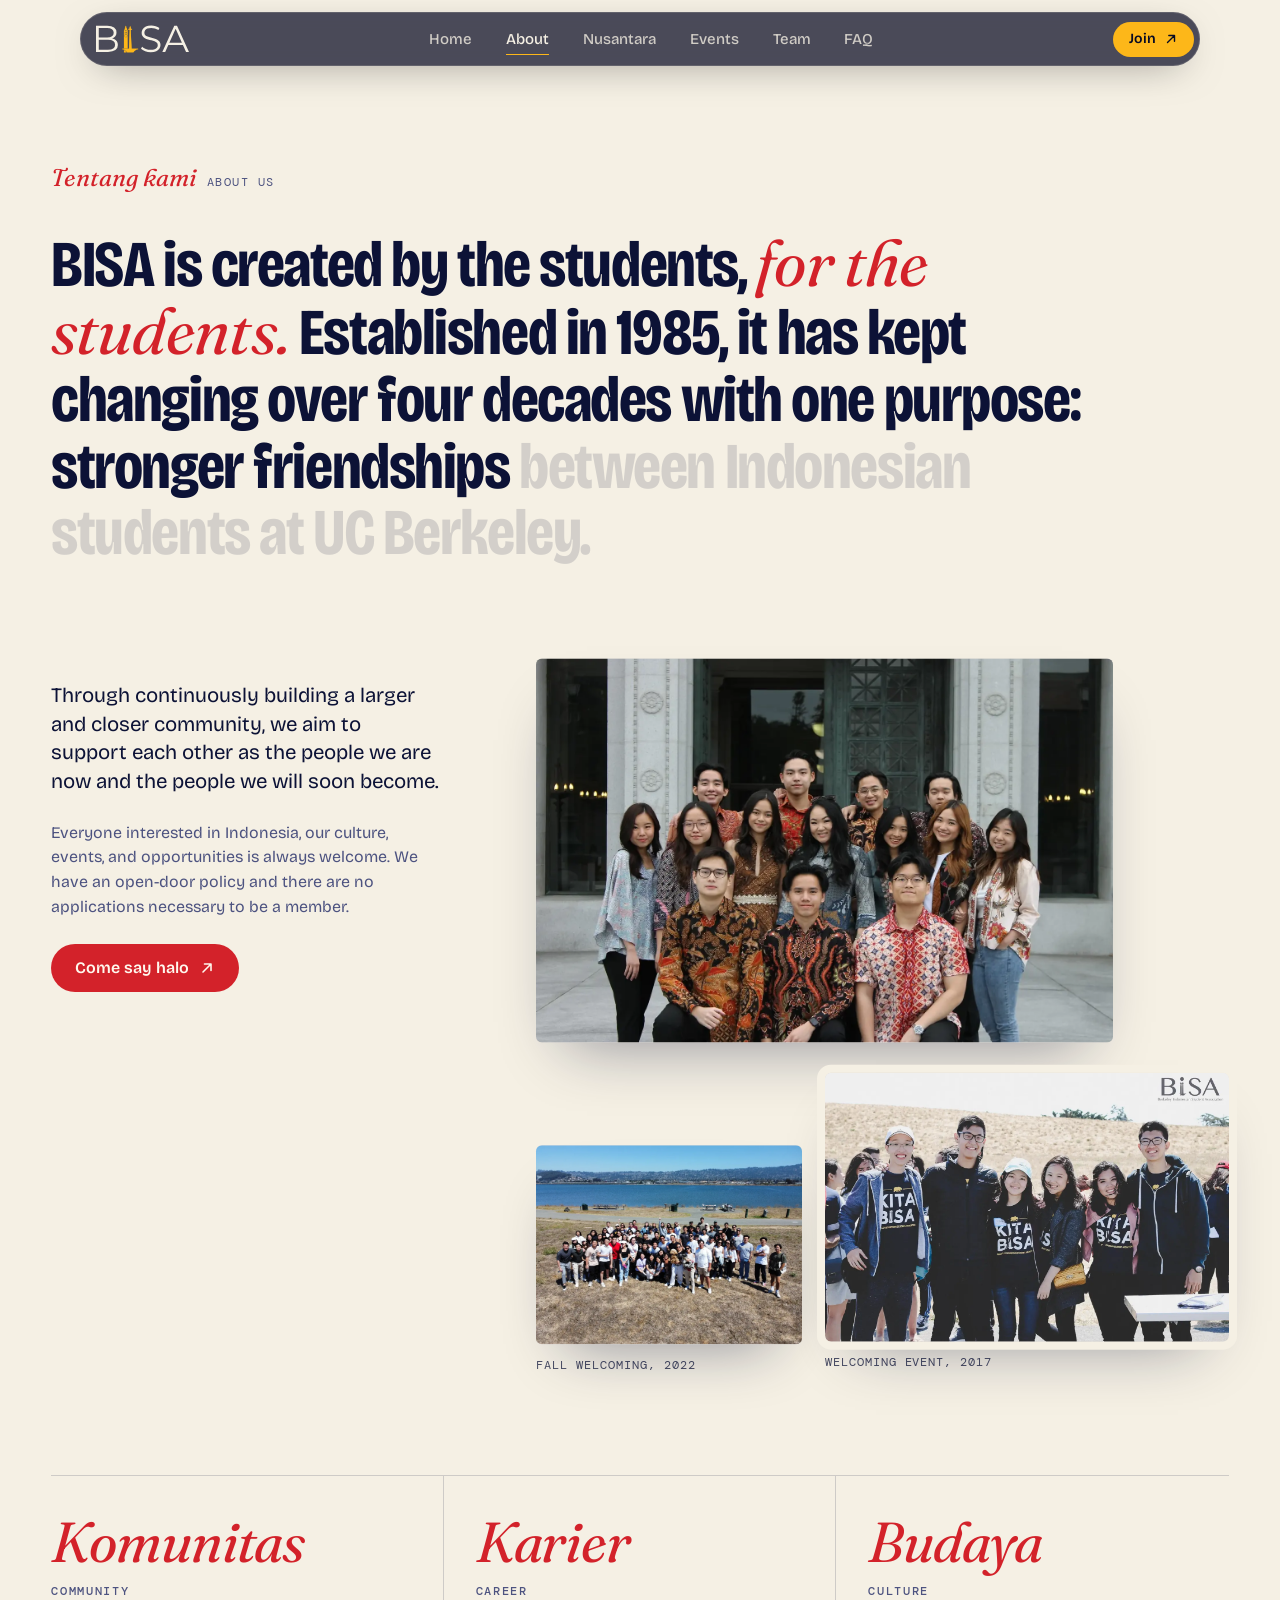
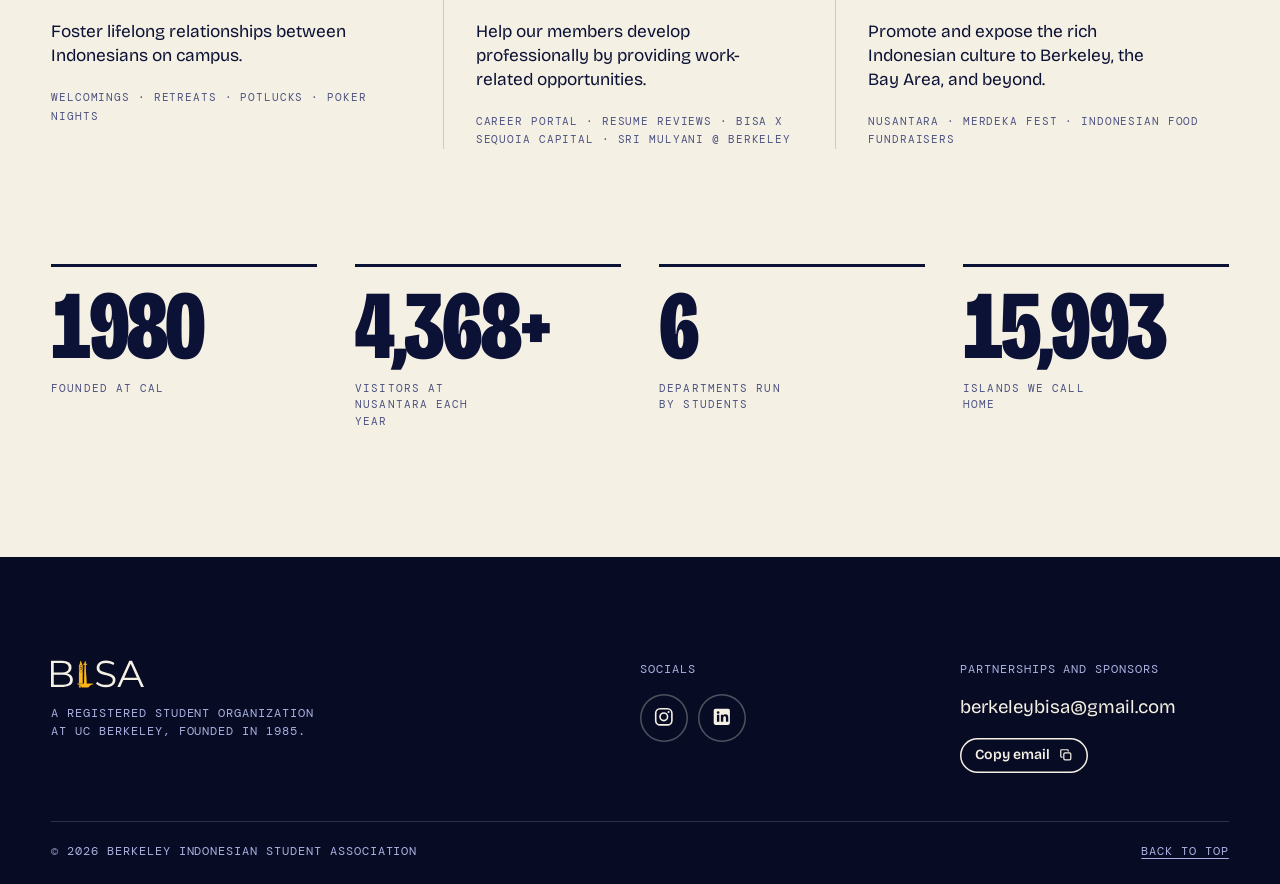
==== about.html @ 9cadf0e4 "Split the site into separate pages and simplify the footer" ====
<!doctype html>
<html lang="en">
<head>
<meta charset="utf-8">
<meta name="viewport" content="width=device-width, initial-scale=1, viewport-fit=cover">
<title>About · BISA</title>
<meta name="description" content="About the Berkeley Indonesian Student Association: community, career and culture since 1985.">
<meta name="theme-color" content="#070b24">
<link rel="icon" type="image/png" href="assets/img/favicon.png">
<link rel="preload" href="assets/fonts/bricolage.woff2" as="font" type="font/woff2" crossorigin>
<link rel="preload" href="assets/fonts/fraunces-italic.woff2" as="font" type="font/woff2" crossorigin>
<script>document.documentElement.classList.add('js')</script>
<link rel="stylesheet" href="assets/css/site.css">
</head>
<body data-page="about">
<!-- About page: who BISA is, the three pillars and the numbers -->
<script src="assets/js/layout.js"></script>

<main id="top">

<section class="band band--mori about" id="about">
  <div class="wrap">
    <p class="eyebrow" data-reveal><i>Tentang kami</i><span>About us</span></p>
    <h2 class="about__statement lit">BISA is created by the students, <em>for the students.</em> Established in 1985, it has kept changing over four decades with one purpose: stronger friendships between Indonesian students at UC Berkeley.</h2>

    <div class="about__grid">
      <div class="about__copy">
        <p data-reveal>Through continuously building a larger and closer community, we aim to support each other as the people we are now and the people we will soon become.</p>
        <p class="about__small" data-reveal>Everyone interested in Indonesia, our culture, events, and opportunities is always welcome. We have an open-door policy and there are no applications necessary to be a member.</p>
        <a class="btn btn--solid" data-reveal data-mag href="join.html">Come say halo <svg aria-hidden="true"><use href="#i-arrow"/></svg></a>
      </div>
      <div class="collage">
        <figure class="collage__a" data-par="-0.06"><div class="ph"><img src="assets/img/about-batik.webp" width="1400" height="933" loading="lazy" alt="BISA members in batik shirts posing together in front of a campus building"></div></figure>
        <figure class="collage__b" data-par="0.1"><div class="ph"><img src="assets/img/about-kitabisa.webp" width="1400" height="933" loading="lazy" alt="Members in navy shirts that read Kita BISA at a welcoming event by the bay"></div><figcaption class="mono">Welcoming Event, 2017</figcaption></figure>
        <figure class="collage__c" data-par="0.04"><div class="ph"><img src="assets/img/about-drone.webp" width="1400" height="1050" loading="lazy" alt="Drone photo of a large BISA group on a hill above the San Francisco Bay"></div><figcaption class="mono">Fall Welcoming, 2022</figcaption></figure>
      </div>
    </div>

    <ul class="pillars">
      <li data-reveal style="--i:0">
        <p class="pillars__id">Komunitas</p>
        <h3>Community</h3>
        <p>Foster lifelong relationships between Indonesians on campus.</p>
        <p class="mono">Welcomings · Retreats · Potlucks · Poker nights</p>
      </li>
      <li data-reveal style="--i:1">
        <p class="pillars__id">Karier</p>
        <h3>Career</h3>
        <p>Help our members develop professionally by providing work-related opportunities.</p>
        <p class="mono">Career portal · Resume reviews · BISA x Sequoia Capital · Sri Mulyani @ Berkeley</p>
      </li>
      <li data-reveal style="--i:2">
        <p class="pillars__id">Budaya</p>
        <h3>Culture</h3>
        <p>Promote and expose the rich Indonesian culture to Berkeley, the Bay Area, and beyond.</p>
        <p class="mono">Nusantara · Merdeka Fest · Indonesian food fundraisers</p>
      </li>
    </ul>

    <dl class="stats">
      <div data-reveal style="--i:0"><dt>Founded at Cal</dt><dd data-count="1985" data-plain>1985</dd></div>
      <div data-reveal style="--i:1"><dt>Visitors at Nusantara each year</dt><dd><span data-count="5000">5,000</span>+</dd></div>
      <div data-reveal style="--i:2"><dt>Departments run by students</dt><dd data-count="7">7</dd></div>
      <div data-reveal style="--i:3"><dt>Islands we call home</dt><dd data-count="18307">18,307</dd></div>
    </dl>
  </div>
</section>

</main>

<script src="assets/js/content.js"></script>
<script src="assets/js/site.js"></script>
</body>
</html>
---- assets/css/site.css ----
/* BISA · Berkeley Indonesian Student Association */

@font-face{font-family:"Bricolage";src:url("../fonts/bricolage.woff2") format("woff2");font-weight:200 800;font-stretch:75% 100%;font-display:swap}
@font-face{font-family:"Fraunces";src:url("../fonts/fraunces-italic.woff2") format("woff2");font-weight:100 900;font-style:italic;font-display:swap}
@font-face{font-family:"DM Mono";src:url("../fonts/dm-mono-400.woff2") format("woff2");font-weight:400;font-display:swap}
@font-face{font-family:"DM Mono";src:url("../fonts/dm-mono-500.woff2") format("woff2");font-weight:500;font-display:swap}

/* Layout: one long scroll through bands of dyed cloth (indigo night, undyed mori, flag red, logo gold).
   Display type runs oversized and condensed, Indonesian words sit in italic serif, data in mono.
   The single loud moment is the hero: 18,307 dots that leave the archipelago and land as the BISA mark. */
:root{
  --nila-950:#070b24;   /* indigo vat, deepest */
  --nila-900:#0c1236;
  --nila-800:#141c52;
  --nila-600:#2a3794;
  --nila-300:#aab1e0;
  --emas:#fdb719;       /* the gold of the BISA mark */
  --emas-deep:#8a5a00;
  --merah:#d3222a;      /* merah putih red */
  --merah-deep:#a8141c;
  --mori:#f5f0e4;       /* undyed batik cotton */
  --mori-dim:#e7dfce;

  --font-display:"Bricolage","Arial Narrow","Helvetica Neue",Arial,sans-serif;
  --font-serif:"Fraunces","Iowan Old Style","Palatino Linotype",Georgia,serif;
  --font-mono:"DM Mono",ui-monospace,"SF Mono",Menlo,Consolas,monospace;

  --gutter:clamp(16px,4vw,56px);
  --ease:cubic-bezier(.2,.75,.2,1);
  --kawung:url("data:image/svg+xml,%3Csvg xmlns='http://www.w3.org/2000/svg' viewBox='0 0 64 64' fill='none' stroke='%23000' stroke-width='1.4'%3E%3Cpath d='M32 32Q32 2 2 2Q2 32 32 32ZM32 32Q32 2 62 2Q62 32 32 32ZM32 32Q32 62 2 62Q2 32 32 32ZM32 32Q32 62 62 62Q62 32 32 32Z'/%3E%3Ccircle cx='17' cy='17' r='2.2'/%3E%3Ccircle cx='47' cy='17' r='2.2'/%3E%3Ccircle cx='17' cy='47' r='2.2'/%3E%3Ccircle cx='47' cy='47' r='2.2'/%3E%3Cpath d='M0 28l4 4-4 4M64 28l-4 4 4 4M28 0l4 4 4-4M28 64l4-4 4 4'/%3E%3C/svg%3E");
  color-scheme:dark;
  interpolate-size:allow-keywords;
}

/* ---------- base ---------- */
*,*::before,*::after{box-sizing:border-box}
html{-webkit-text-size-adjust:100%;scroll-behavior:smooth;scroll-padding-top:5.5rem}
body{margin:0;background:var(--nila-950);color:var(--mori);font-family:var(--font-display);font-size:clamp(1rem,.94rem + .28vw,1.1875rem);line-height:1.5;font-optical-sizing:auto;-webkit-font-smoothing:antialiased;overflow-x:clip}
body::before{content:"";position:fixed;inset:0 0 auto;height:env(safe-area-inset-top,0px);z-index:60;background:var(--nila-950)}
[hidden]{display:none!important}
img{display:block;max-width:100%;height:auto}
h1,h2,h3,p,ul,ol,dl,dd,dt,figure,blockquote{margin:0;padding:0}
ul,ol{list-style:none}
a{color:inherit}
button{font:inherit;color:inherit;background:none;border:0;padding:0;cursor:pointer}
em{font-family:var(--font-serif);font-style:italic;font-weight:400;font-stretch:100%;letter-spacing:-.01em}
:focus-visible{outline:2px solid var(--emas);outline-offset:3px;border-radius:4px}
::selection{background:var(--emas);color:var(--nila-950)}
.mono{font-family:var(--font-mono);font-size:.75rem;line-height:1.5;letter-spacing:.08em;text-transform:uppercase}
.wrap{width:100%;max-width:96rem;margin-inline:auto;padding-left:max(var(--gutter),env(safe-area-inset-left,0px));padding-right:max(var(--gutter),env(safe-area-inset-right,0px))}
.skip{position:fixed;left:1rem;top:-4rem;z-index:99;background:var(--emas);color:var(--nila-950);padding:.6rem 1rem;border-radius:999px;font-weight:600;text-decoration:none}
.skip:focus{top:1rem}
.ph{overflow:hidden;border-radius:6px;background:rgba(127,127,160,.18)}
.ph img{width:100%;height:100%;object-fit:cover;transition:transform 1.2s var(--ease)}
figure:hover>.ph img{transform:scale(1.04)}
figcaption.mono{margin-top:.7rem;opacity:.75}

/* ---------- bands ---------- */
.band{position:relative;background:var(--bg);color:var(--fg);padding-block:clamp(5rem,10vw,10rem)}
.band--nila{--bg:var(--nila-900);--fg:var(--mori);--muted:var(--nila-300);--line:rgba(245,240,228,.17);--accent:var(--emas);--accent-ink:var(--nila-950)}
.band--mori{--bg:var(--mori);--fg:var(--nila-900);--muted:#4d5380;--line:rgba(12,18,54,.17);--accent:var(--merah);--accent-ink:#fff8ee}
.band--merah{--bg:var(--merah);--fg:#fff8ee;--muted:#ffe9e2;--line:rgba(255,248,238,.3);--accent:var(--emas);--accent-ink:var(--nila-950)}
.band--emas{--bg:var(--emas);--fg:var(--nila-950);--muted:#4a3a08;--line:rgba(7,11,36,.22);--accent:var(--nila-900);--accent-ink:var(--mori)}
.band>*{position:relative;z-index:1}
/* Inner pages: the first section starts below the fixed navbar */
body:not([data-page="home"]) main>.band:first-child:not(.nus):not(.join){padding-top:clamp(8.5rem,13vw,12rem)}
body:not([data-page="home"]) .nus__intro{padding-top:clamp(8.5rem,13vw,12rem)}
.kawung::after{content:"";position:absolute;inset:0;z-index:0;background:currentColor;opacity:.075;pointer-events:none;-webkit-mask:var(--kawung) 0 0/60px 60px;mask:var(--kawung) 0 0/60px 60px}

.eyebrow{display:flex;align-items:baseline;gap:.9em;font-family:var(--font-mono);font-size:.75rem;letter-spacing:.12em;text-transform:uppercase;color:var(--muted)}
.eyebrow i{font-family:var(--font-serif);font-style:italic;font-size:1.5rem;letter-spacing:0;text-transform:none;color:var(--accent);line-height:1}
.band--merah .eyebrow i,.band--emas .eyebrow i{color:var(--fg)}
.h2{font-weight:800;font-stretch:75%;font-size:clamp(2.5rem,6.4vw,6.5rem);line-height:.92;letter-spacing:-.02em;margin-top:1.25rem;text-wrap:balance}
.h2 em{color:var(--accent);font-weight:400}
.band--merah .h2 em,.band--emas .h2 em{color:inherit}

/* ---------- buttons ---------- */
.btn{position:relative;display:inline-flex;align-items:center;justify-content:center;gap:.6em;padding:1em 1.5em;border-radius:999px;font-weight:600;font-size:1rem;line-height:1;text-decoration:none;white-space:nowrap;transition:background-color .35s,color .35s,box-shadow .35s,transform .5s var(--ease)}
.btn svg{width:1em;height:1em;flex:none;transition:transform .45s var(--ease)}
.btn:hover svg{transform:translate(2px,-2px)}
.btn--solid{background:var(--accent);color:var(--accent-ink)}
.btn--solid:hover{background:var(--fg);color:var(--bg)}
.btn--gold{background:var(--emas);color:var(--nila-950)}
.btn--gold:hover{background:var(--mori)}
.btn--line{box-shadow:inset 0 0 0 1.5px currentColor}
.btn--line:hover{background:var(--fg,var(--mori));color:var(--bg,var(--nila-950));box-shadow:inset 0 0 0 1.5px transparent}
.btn--sm{padding:.75em 1.1em;font-size:.875rem}
.btn--lg{padding:1.2em 1.8em;font-size:clamp(1rem,1.3vw,1.25rem)}

/* ---------- reveal ---------- */
[data-reveal]{transition:opacity 1s var(--ease),transform 1s var(--ease);transition-delay:calc(var(--i,0)*90ms)}
.js [data-reveal].pre{opacity:0;transform:translateY(32px)}

/* ---------- nav ---------- */
.nav{position:fixed;z-index:50;top:calc(env(safe-area-inset-top,0px) + .75rem);left:0;right:0;margin-inline:auto;width:min(70rem,calc(100% - 2*max(16px,env(safe-area-inset-left,0px),env(safe-area-inset-right,0px))));display:flex;align-items:center;justify-content:space-between;gap:1rem;padding:.4rem .4rem .4rem 1rem;border-radius:999px;color:var(--mori);background:rgba(7,11,36,.72);-webkit-backdrop-filter:blur(16px) saturate(1.5);backdrop-filter:blur(16px) saturate(1.5);box-shadow:inset 0 0 0 1px rgba(245,240,228,.14),0 10px 40px -18px rgba(0,0,0,.6);transition:transform .6s var(--ease)}
.nav.is-hidden{transform:translateY(calc(-100% - 2rem))}
.nav__brand{display:flex;align-items:center;gap:.6rem;text-decoration:none;font-weight:800;font-stretch:75%;font-size:1.5rem;letter-spacing:.01em;line-height:1}
/* Navbar logo: the original BISA wordmark */
.nav__brand img{height:1.75rem;width:auto}
.nav__links{display:flex;gap:clamp(.25rem,1.4vw,1.25rem)}
.nav__links a{position:relative;padding:.6rem .5rem;font-size:.9375rem;font-weight:500;text-decoration:none;opacity:.78;transition:opacity .3s}
.nav__links a::after{content:"";position:absolute;left:.5rem;right:.5rem;bottom:.3rem;height:1.5px;background:var(--emas);transform:scaleX(0);transform-origin:left;transition:transform .45s var(--ease)}
.nav__links a:hover,.nav__links a[aria-current]{opacity:1}
.nav__links a:hover::after,.nav__links a[aria-current]::after{transform:scaleX(1)}
.nav__end{display:flex;align-items:center;gap:.4rem}
/* Hamburger: three bars that cross into an X when open */
.nav__menu{display:none;width:2.5rem;height:2.5rem;border-radius:50%;place-content:center;gap:4px;box-shadow:inset 0 0 0 1.5px rgba(245,240,228,.4)}
.nav__menu i{display:block;width:1rem;height:1.5px;border-radius:2px;background:currentColor;transition:transform .4s var(--ease),opacity .2s}
.nav__menu[aria-expanded="true"] i:nth-child(1){transform:translateY(5.5px) rotate(45deg)}
.nav__menu[aria-expanded="true"] i:nth-child(2){opacity:0}
.nav__menu[aria-expanded="true"] i:nth-child(3){transform:translateY(-5.5px) rotate(-45deg)}
.menu{position:fixed;inset:0;z-index:45;background:var(--nila-950);color:var(--mori);display:grid;align-content:center;padding:6rem max(var(--gutter),env(safe-area-inset-left,0px)) 2rem;overflow:auto}
.menu__links{display:grid;gap:.2rem}
.menu__links a{display:flex;align-items:baseline;gap:.5em;font-weight:800;font-stretch:75%;font-size:clamp(2.25rem,11vw,4rem);line-height:1.08;text-decoration:none;letter-spacing:-.01em}
.menu__links a[aria-current]{color:var(--emas)}
.menu__links i{font-family:var(--font-serif);font-size:.42em;color:var(--emas);font-weight:400;min-width:5.2em}
@media (max-width:900px){
  .nav__links{display:none}
  .nav__menu{display:grid}
}

/* ---------- hero ---------- */
.hero{position:relative;background:var(--nila-950);color:var(--mori)}
.js .hero__track{height:380vh}
.js.rm .hero__track{height:auto}
.hero__stick{position:sticky;top:0;height:100vh;height:100svh;min-height:35rem;overflow:hidden;background:radial-gradient(110% 75% at 50% 36%,#1a2569 0%,var(--nila-900) 42%,var(--nila-950) 78%)}
.hero__canvas{position:absolute;inset:0;width:100%;height:100%;display:block}
.hero__labels{position:absolute;inset:0;pointer-events:none}
.hero__label{position:absolute;left:0;top:0;transform:translate(-50%,-50%);font-family:var(--font-mono);font-size:.625rem;line-height:1;letter-spacing:.18em;text-transform:uppercase;color:var(--nila-300);white-space:nowrap;opacity:0;animation:fadein 1.2s 2.4s forwards}
@keyframes fadein{to{opacity:.9}}
.hero__panel{position:absolute;inset:0;display:grid}
.hero__panel--2,.hero__panel--3{opacity:0;visibility:hidden}
.hero__grid{display:grid;grid-template-rows:auto 1fr;padding-top:calc(env(safe-area-inset-top,0px) + 5.75rem);padding-bottom:clamp(3.25rem,7vh,4.5rem);min-height:0}
.hero__top{display:flex;justify-content:space-between;gap:1rem;color:var(--nila-300)}
.hero__count{text-align:right}
.hero__count b{color:var(--emas);font-weight:500}
.hero__foot{grid-row:2;align-self:end;display:grid;grid-template-columns:minmax(0,1fr) minmax(15rem,25rem);gap:clamp(1.5rem,4vw,4rem);align-items:end}
.hero__title{font-weight:800;font-stretch:75%;font-size:clamp(4.5rem,min(14.5vw,31vh),18rem);line-height:.8;letter-spacing:-.03em;white-space:nowrap;margin-left:-.04em;padding-bottom:.06em}
.hero__title em{color:var(--emas);font-weight:300;letter-spacing:-.04em;padding-right:.08em}
.rise{display:inline-block;overflow:hidden;vertical-align:bottom;padding:.12em .06em .14em 0;margin:-.12em -.06em -.14em 0}
.rise>*{display:inline-block;animation:rise 1.3s var(--ease) .15s backwards}
.rise--2>*{animation-delay:.32s}
@keyframes rise{from{transform:translateY(115%) rotate(4deg)}}
.hero__lede{display:grid;gap:1rem;padding-bottom:.5rem;animation:lede 1.2s var(--ease) .7s backwards}
@keyframes lede{from{opacity:0;transform:translateY(20px)}}
.hero__lede p{color:#d9dcf2;max-width:26rem}
.hero__def{font-family:var(--font-serif);font-style:italic;font-size:1.25rem;line-height:1.3;color:var(--mori)!important;padding-bottom:1rem;border-bottom:1px solid rgba(245,240,228,.2)}
.hero__def b{font-family:var(--font-display);font-style:normal;font-weight:800;font-stretch:75%;font-size:1.5rem;color:var(--emas)}
.hero__def .mono{font-style:normal;font-size:.6875rem;color:var(--nila-300);margin-inline:.2em}
.hero__cta{display:flex;flex-wrap:wrap;gap:.6rem;margin-top:.4rem}
.hero__scroll{position:absolute;left:0;right:0;bottom:clamp(.9rem,2.4vh,1.5rem);display:flex;justify-content:center;align-items:center;gap:.8rem;color:var(--nila-300);font-size:.625rem;letter-spacing:.2em}
.hero__scroll-short,.hero__scroll svg{display:none}
.hero__scroll-line{width:2.5rem;height:1px;background:currentColor;transform-origin:left;animation:cue 2.2s var(--ease) infinite}
@keyframes bob{50%{transform:translateY(5px)}}
@keyframes cue{0%{transform:scaleX(0)}55%{transform:scaleX(1);transform-origin:left}56%{transform-origin:right}100%{transform:scaleX(0);transform-origin:right}}
.rm .hero__scroll{display:none}

.hero__mid{align-self:center;text-align:center;display:grid;justify-items:center;gap:.4rem}
.hero__km{font-weight:800;font-stretch:75%;font-size:clamp(5rem,min(22vw,36vh),22rem);line-height:.82;letter-spacing:-.04em;font-variant-numeric:tabular-nums;text-shadow:0 0 60px var(--nila-950),0 0 20px var(--nila-950)}
.hero__km small{font-family:var(--font-serif);font-style:italic;font-weight:300;font-size:.3em;letter-spacing:0;color:var(--emas);margin-left:.15em}
.hero__midnote{font-family:var(--font-serif);font-style:italic;font-size:clamp(1.125rem,2vw,1.75rem);margin-top:1.25rem;max-width:26ch;text-wrap:balance;text-shadow:0 0 24px var(--nila-950),0 0 8px var(--nila-950)}

.hero__end{align-self:center;display:grid;grid-template-columns:minmax(0,1fr) minmax(0,1fr)}
.hero__endtext{display:grid;gap:1.25rem;justify-items:start;max-width:34rem}
.hero__endtext .mono{color:var(--emas)}
.hero__endtext p:not(.mono){color:#d9dcf2;max-width:30rem}
.hero__h2{font-weight:800;font-stretch:75%;font-size:clamp(3rem,min(8.5vw,17vh),9rem);line-height:.86;letter-spacing:-.025em}
.hero__h2 em{color:var(--emas);font-weight:300}

@media (max-width:760px){
  .hero__foot{grid-template-columns:minmax(0,1fr);gap:1rem}
  .hero__title{font-size:clamp(3.5rem,min(22vw,17vh),9rem)}
  /* Phones: no small text between the navbar and the islands */
  .hero__top{display:none}
  .hero__def{font-size:1.0625rem;padding-bottom:.75rem}
  .hero__lede{gap:.75rem}
  .hero__label{font-size:.5rem}
  /* Phones: SCROLL with a small arrow bobbing under it */
  .hero__scroll{flex-direction:column;gap:.3rem;bottom:clamp(.6rem,1.6vh,1rem)}
  .hero__scroll-line,.hero__scroll-long{display:none}
  .hero__scroll-short{display:block}
  .hero__scroll svg{display:block;width:.9rem;height:.9rem;animation:bob 1.8s ease-in-out infinite}
  .hero__label[data-wide]{display:none}
  .hero__end{grid-template-columns:minmax(0,1fr);align-self:end;padding-bottom:clamp(2rem,6vh,4rem)}
  .hero__endtext{gap:.9rem}
  .hero__h2{font-size:clamp(2.75rem,min(15vw,11vh),5rem)}
  .hero__mid{align-self:end;padding-bottom:16vh}
}
@media (max-height:640px) and (max-width:760px){.hero__lede>p:not(.hero__def){display:none}}

/* ---------- marquee ---------- */
.marquee{position:relative;z-index:2;background:var(--emas);color:var(--nila-950);overflow:hidden;padding-block:clamp(.8rem,1.6vw,1.4rem)}
.marquee__row{display:flex;width:max-content;animation:marq 46s linear infinite}
.marquee__row span{display:flex;align-items:center;gap:.9em;padding-right:.9em;font-weight:800;font-stretch:75%;font-size:clamp(1.5rem,3.4vw,3.25rem);line-height:1;text-transform:uppercase;letter-spacing:-.005em;white-space:nowrap}
.marquee__row svg{width:.62em;height:.62em;flex:none;color:var(--merah)}
@keyframes marq{to{transform:translateX(-50%)}}
.marquee:hover .marquee__row{animation-play-state:paused}

/* ---------- about ---------- */
.about__statement{margin-top:clamp(1.5rem,3vw,3rem);font-weight:700;font-stretch:80%;font-size:clamp(1.875rem,5.1vw,5.25rem);line-height:1.02;letter-spacing:-.022em;max-width:17em;text-wrap:pretty}
.about__statement em{color:var(--merah);font-weight:400}
.js .lit.is-armed .w{opacity:.14;transition:opacity .5s}
.js .lit.is-armed .w.on{opacity:1}
.about__grid{display:grid;grid-template-columns:minmax(0,4fr) minmax(0,7fr);gap:clamp(2rem,7vw,8rem);align-items:start;margin-top:clamp(4rem,9vw,9rem)}
.about__copy{display:grid;gap:1.5rem;justify-items:start;position:sticky;top:7rem}
.about__copy p{font-size:clamp(1.125rem,1.6vw,1.5rem);line-height:1.4;max-width:30ch}
.about__copy .about__small{font-size:1rem;line-height:1.55;color:var(--muted);max-width:38ch}
.collage{display:grid;grid-template-columns:repeat(12,minmax(0,1fr));row-gap:0}
.collage__a{grid-column:1/11;grid-row:1}
.collage__b{grid-column:6/13;grid-row:2;margin-top:-14%;z-index:2}
.collage__c{grid-column:1/6;grid-row:2;margin-top:18%;padding-right:8%}
.collage .ph{box-shadow:0 30px 60px -30px rgba(12,18,54,.45)}
.collage__b .ph{outline:8px solid var(--mori)}
.pillars{display:grid;grid-template-columns:repeat(3,minmax(0,1fr));margin-top:clamp(5rem,10vw,10rem);border-top:1px solid var(--line)}
.pillars li{display:grid;gap:.75rem;align-content:start;padding:clamp(1.5rem,3vw,2.75rem) clamp(1rem,2.5vw,2.5rem) 0 0;border-right:1px solid var(--line)}
.pillars li+li{padding-left:clamp(1rem,2.5vw,2.5rem)}
.pillars li:last-child{border-right:0;padding-right:0}
.pillars__id{font-family:var(--font-serif);font-style:italic;font-size:clamp(2.25rem,4.4vw,4.25rem);line-height:1;color:var(--merah);letter-spacing:-.02em}
.pillars h3{font-family:var(--font-mono);font-weight:500;font-size:.75rem;letter-spacing:.14em;text-transform:uppercase;color:var(--muted)}
.pillars p:not(.pillars__id):not(.mono){font-size:clamp(1.0625rem,1.35vw,1.3125rem);line-height:1.38;max-width:28ch;margin-top:.5rem}
.pillars .mono{color:var(--muted);font-size:.6875rem;line-height:1.7;margin-top:.5rem}
.stats{display:grid;grid-template-columns:repeat(4,minmax(0,1fr));gap:clamp(1.25rem,3vw,3rem);margin-top:clamp(4rem,9vw,8rem)}
.stats>div{display:grid;align-content:start;gap:.7rem;border-top:3px solid var(--fg);padding-top:1.1rem}
.stats dt{order:2}
.stats dd{font-weight:800;font-stretch:75%;font-size:clamp(2.75rem,7.6vw,8rem);line-height:.86;letter-spacing:-.03em;font-variant-numeric:tabular-nums}
.stats dt{font-family:var(--font-mono);font-size:.6875rem;letter-spacing:.1em;text-transform:uppercase;color:var(--muted);max-width:20ch}
@media (max-width:820px){
  .about__grid{grid-template-columns:minmax(0,1fr)}
  .about__copy{position:static}
  .pillars{grid-template-columns:minmax(0,1fr)}
  .pillars li,.pillars li+li{padding:1.75rem 0;border-right:0;border-bottom:1px solid var(--line)}
  .stats{grid-template-columns:repeat(2,minmax(0,1fr))}
}

/* ---------- nusantara ---------- */
.nus{padding-block:0}
.nus__intro{padding-block:clamp(5rem,10vw,10rem) clamp(2rem,5vw,5rem)}
.nus__quote{margin-top:clamp(1.5rem,3vw,3rem);font-family:var(--font-serif);font-style:italic;font-weight:300;font-size:clamp(1.75rem,4.3vw,4.5rem);line-height:1.08;letter-spacing:-.02em;max-width:24ch;text-wrap:balance}
.nus__h{position:relative}
.nus__stick{position:relative;display:grid;gap:clamp(1.5rem,4vw,3rem);padding-block:1rem 3rem}
.nus__word{position:relative;margin:0;font-weight:800;font-stretch:75%;font-size:19vw;line-height:.8;letter-spacing:-.02em;text-transform:uppercase;white-space:nowrap;text-align:center;color:var(--merah-deep);pointer-events:none;overflow:hidden;padding-block:.04em}
.nus__word span{display:inline-block}
.nus__word--line,.nus__hint{display:none}
.nus__track{display:flex;align-items:flex-start;gap:1rem;overflow-x:auto;scroll-snap-type:x mandatory;padding-inline:max(var(--gutter),env(safe-area-inset-left,0px));padding-bottom:1rem;scrollbar-width:none}
.nus__track::-webkit-scrollbar{display:none}
.nus__ph{flex:none;scroll-snap-align:center;width:min(78vw,26rem)}
.nus__ph .ph{aspect-ratio:3/2;box-shadow:0 30px 50px -28px rgba(60,0,0,.7)}
.hmode .nus__h{height:var(--h,320vh)}
.hmode .nus__stick{position:sticky;top:0;height:100vh;height:100svh;display:block;padding:0;overflow:hidden}
.hmode .nus__word{position:absolute;inset:0;display:grid;place-items:center;overflow:visible}
.hmode .nus__word--line{display:grid;z-index:3;color:transparent;-webkit-text-stroke:1.5px var(--emas);opacity:.95}
.hmode .nus__track{position:absolute;inset:0;z-index:2;overflow:visible;align-items:center;gap:clamp(2rem,5vw,6rem);padding:0 40vw 0 100vw;width:max-content;will-change:transform;scroll-snap-type:none}
.hmode .nus__ph{width:auto;scroll-snap-align:none}
.hmode .nus__ph .ph{aspect-ratio:auto;height:var(--ph,48vh)}
.hmode .nus__ph .ph img{width:auto;height:100%;max-width:none}
.hmode .nus__ph--s{--ph:34vh}
.hmode .nus__ph--m{--ph:46vh}
.hmode .nus__ph--l{--ph:60vh}
.hmode .nus__ph--up{margin-top:-16vh;rotate:-1.5deg}
.hmode .nus__ph--down{margin-top:18vh;rotate:1.2deg}
.hmode .nus__hint{display:block;position:absolute;left:0;right:0;bottom:1.5rem;text-align:center;z-index:4;color:var(--muted)}
.nus__body{padding-block:clamp(3rem,7vw,7rem) clamp(5rem,10vw,10rem)}
.nus__facts{display:grid;grid-template-columns:repeat(4,minmax(0,1fr));border-top:1px solid var(--line)}
.nus__facts li{display:grid;gap:.6rem;align-content:start;padding:clamp(1.25rem,2.5vw,2.25rem) clamp(.75rem,2vw,2rem) clamp(1.25rem,2.5vw,2.25rem) 0;border-right:1px solid var(--line)}
.nus__facts li+li{padding-left:clamp(.75rem,2vw,2rem)}
.nus__facts li:last-child{border-right:0}
.nus__facts b{font-weight:800;font-stretch:75%;font-size:clamp(2.25rem,5.4vw,5.5rem);line-height:.9;letter-spacing:-.025em;color:var(--emas)}
.nus__facts span{font-size:clamp(1rem,1.3vw,1.25rem);line-height:1.35;max-width:22ch}
.nus__close{display:grid;grid-template-columns:minmax(0,7fr) minmax(0,5fr);gap:clamp(2rem,6vw,6rem);align-items:end;margin-top:clamp(3rem,6vw,6rem)}
.nus__close p{font-size:clamp(1.25rem,2.1vw,2rem);line-height:1.28;max-width:32ch;text-wrap:pretty}
.nus__cta{display:flex;flex-wrap:wrap;gap:.6rem;justify-content:flex-end}
@media (max-width:820px){
  .nus__facts{grid-template-columns:repeat(2,minmax(0,1fr))}
  .nus__facts li:nth-child(2){border-right:0}
  .nus__facts li:nth-child(odd){padding-left:0}
  .nus__facts li:nth-child(-n+2){border-bottom:1px solid var(--line)}
  .nus__close{grid-template-columns:minmax(0,1fr)}
  .nus__cta{justify-content:flex-start}
}

/* ---------- events ---------- */
.ev__head{display:flex;justify-content:space-between;align-items:flex-end;gap:2rem;flex-wrap:wrap}
.chips{display:flex;flex-wrap:wrap;gap:.4rem;max-width:30rem;justify-content:flex-end}
.chip{font-family:var(--font-mono);font-size:.75rem;letter-spacing:.06em;padding:.65em 1.05em;border-radius:999px;box-shadow:inset 0 0 0 1px var(--line);color:var(--muted);transition:background-color .3s,color .3s,box-shadow .3s}
.chip:hover{color:var(--fg);box-shadow:inset 0 0 0 1px var(--fg)}
.chip[aria-pressed="true"]{background:var(--emas);color:var(--nila-950);box-shadow:none}
.ev__list{margin-top:clamp(2.5rem,5vw,5rem);border-top:1px solid var(--line)}
.ev__row{display:grid;grid-template-columns:4.5rem minmax(0,1fr) auto;align-items:center;gap:1rem;width:100%;text-align:left;padding:clamp(.85rem,1.7vw,1.5rem) 0;border-bottom:1px solid var(--line);transition:opacity .35s,color .35s}
.ev__year{font-family:var(--font-mono);font-size:.75rem;letter-spacing:.1em;color:var(--muted);transition:color .35s}
.ev__name{font-weight:700;font-stretch:75%;font-size:clamp(1.375rem,3.5vw,3.5rem);line-height:1;letter-spacing:-.015em;transition:transform .55s var(--ease);min-width:0}
.ev__thumb{width:clamp(3.75rem,9vw,5.5rem);aspect-ratio:4/3;object-fit:cover;border-radius:4px}
.ev__go{display:none;width:2.75rem;height:2.75rem;border-radius:50%;place-items:center;box-shadow:inset 0 0 0 1px var(--line);transition:background-color .35s,color .35s,transform .55s var(--ease)}
.ev__go svg{width:1rem;height:1rem}
.ev__foot{margin-top:1.5rem;color:var(--muted)}
.ev__preview{position:fixed;left:0;top:0;z-index:40;width:min(30vw,27rem);aspect-ratio:4/3;margin:calc(min(30vw,27rem)*-.375) 0 0 calc(min(30vw,27rem)*-.5);pointer-events:none;border-radius:8px;overflow:hidden;opacity:0;scale:.7;transition:opacity .3s,scale .5s var(--ease);box-shadow:0 40px 80px -30px rgba(0,0,0,.8);will-change:transform}
.ev__preview.is-on{opacity:1;scale:1}
.ev__preview img{width:100%;height:100%;object-fit:cover}
@media (hover:hover) and (pointer:fine){
  .ev__thumb{display:none}
  .ev__go{display:grid}
  .ev__list:hover .ev__row{opacity:.32}
  .ev__list .ev__row:hover,.ev__list .ev__row:focus-visible{opacity:1;color:var(--emas)}
  .ev__row:hover .ev__name{transform:translateX(clamp(.5rem,1.5vw,1.5rem))}
  .ev__row:hover .ev__year{color:var(--emas)}
  .ev__row:hover .ev__go{background:var(--emas);color:var(--nila-950);transform:rotate(45deg)}
}
@media (max-width:600px){
  .ev__row{grid-template-columns:2.75rem minmax(0,1fr) auto;gap:.75rem}
  .chips{justify-content:flex-start}
}

/* lightbox */
.lb{border:0;padding:0;background:none;color:var(--mori);max-width:none;max-height:none;width:100vw;height:100vh;height:100dvh;overflow:hidden}
.lb[open]{display:grid;place-items:center}
.lb::backdrop{background:rgba(7,11,36,.9);-webkit-backdrop-filter:blur(8px);backdrop-filter:blur(8px)}
.lb figure{display:grid;gap:1rem;justify-items:start;max-width:min(92vw,78rem);animation:lb .5s var(--ease)}
@keyframes lb{from{opacity:0;transform:scale(.96)}}
.lb img{max-width:100%;max-height:74vh;width:auto;border-radius:8px}
.lb figcaption{display:flex;justify-content:space-between;align-items:baseline;gap:1rem;width:100%;font-weight:700;font-stretch:75%;font-size:clamp(1.25rem,2.6vw,2.25rem);line-height:1.05}
.lb figcaption .mono{color:var(--nila-300);flex:none}
.lb__btn{position:fixed;width:3rem;height:3rem;border-radius:50%;display:grid;place-items:center;background:rgba(245,240,228,.1);box-shadow:inset 0 0 0 1px rgba(245,240,228,.25);transition:background-color .3s,color .3s}
.lb__btn:hover{background:var(--emas);color:var(--nila-950)}
.lb__btn svg{width:1.1rem;height:1.1rem}
.lb__close{top:calc(env(safe-area-inset-top,0px) + 1rem);right:max(1rem,env(safe-area-inset-right,0px))}
.lb__prev{left:max(1rem,env(safe-area-inset-left,0px));bottom:calc(env(safe-area-inset-bottom,0px) + 1rem)}
.lb__next{right:max(1rem,env(safe-area-inset-right,0px));bottom:calc(env(safe-area-inset-bottom,0px) + 1rem)}
.lb__prev svg{rotate:90deg}
.lb__next svg{rotate:-90deg}

/* ---------- team ---------- */
.team__head{display:grid;grid-template-columns:minmax(0,7fr) minmax(0,4fr);gap:clamp(2rem,6vw,6rem);align-items:end}
.team__lede{color:var(--muted);max-width:40ch}
.team__groups{display:grid;grid-template-columns:minmax(0,6fr) minmax(0,5fr);gap:clamp(1rem,3vw,3rem);align-items:start;margin-top:clamp(3rem,6vw,6rem)}
.team__groups figure:nth-child(2){margin-top:clamp(2rem,8vw,8rem)}
.team__groups .ph{aspect-ratio:3/2}
.people{display:grid;grid-template-columns:repeat(4,minmax(0,1fr));gap:clamp(2rem,4vw,4rem) clamp(1rem,2.5vw,2.5rem);margin-top:clamp(4rem,8vw,8rem)}
.person{display:grid;gap:.9rem;align-content:start;perspective:900px}
.person__ph{position:relative;aspect-ratio:4/5;border-radius:999px 999px 8px 8px;overflow:hidden;background:var(--nila-900);color:var(--mori);transform:rotateX(var(--rx,0deg)) rotateY(var(--ry,0deg));transition:transform .6s var(--ease),box-shadow .6s var(--ease)}
.person__ph img{width:100%;height:100%;object-fit:cover;transition:transform 1s var(--ease)}
.person:hover .person__ph{box-shadow:0 0 0 3px var(--mori),0 0 0 6px var(--merah)}
.person:hover .person__ph img{transform:scale(1.07)}
.person__mono{position:absolute;inset:0;display:grid;place-items:center;font-weight:800;font-stretch:75%;font-size:clamp(3rem,7vw,6rem);letter-spacing:-.02em;color:var(--emas)}
.person__mono::before{content:"";position:absolute;inset:0;background:currentColor;opacity:.16;-webkit-mask:var(--kawung) 50% 0/44px 44px;mask:var(--kawung) 50% 0/44px 44px}
.person__tag{position:absolute;left:50%;bottom:.75rem;translate:-50% 0;background:var(--emas);color:var(--nila-950);padding:.35em .8em;border-radius:999px;font-family:var(--font-mono);font-size:.625rem;letter-spacing:.12em;text-transform:uppercase;white-space:nowrap}
.person__meta b{display:block;font-weight:700;font-stretch:80%;font-size:clamp(1.125rem,1.7vw,1.5rem);line-height:1.1;letter-spacing:-.01em}
.person__meta span{display:block;font-family:var(--font-mono);font-size:.6875rem;letter-spacing:.08em;text-transform:uppercase;color:var(--muted);margin-top:.4rem;line-height:1.5}
.person--you .person__ph{background:none;box-shadow:inset 0 0 0 1.5px var(--line);display:grid;place-items:center;text-align:center;color:var(--fg)}
.person--you .person__ph svg{width:2.25rem;height:2.25rem;color:var(--merah);transition:transform .7s var(--ease)}
.person--you:hover .person__ph svg{transform:rotate(90deg)}
.person--you:hover .person__ph{box-shadow:inset 0 0 0 1.5px var(--merah)}
.person--you a{text-decoration:none}
.person--you a::after{content:"";position:absolute;inset:0}
.person--you{position:relative}
.depts{margin-top:clamp(4rem,8vw,8rem);padding-top:1.5rem;border-top:1px solid var(--line);display:grid;grid-template-columns:minmax(0,2fr) minmax(0,10fr);gap:1.5rem}
.depts .mono{color:var(--muted);padding-top:.6rem}
.depts__list{font-weight:700;font-stretch:75%;font-size:clamp(1.5rem,3.6vw,3.5rem);line-height:1.08;letter-spacing:-.015em;text-wrap:balance}
.depts__list span{white-space:nowrap}
.depts__list i{font-style:normal;color:var(--merah);padding-inline:.28em;font-weight:300}
@media (max-width:1000px){.people{grid-template-columns:repeat(3,minmax(0,1fr))}}
@media (max-width:820px){
  .team__head,.depts{grid-template-columns:minmax(0,1fr)}
}
@media (max-width:620px){
  .people{grid-template-columns:repeat(2,minmax(0,1fr))}
  .team__groups{grid-template-columns:minmax(0,1fr)}
  .team__groups figure:nth-child(2){margin-top:0}
}

/* ---------- faq ---------- */
.faq__grid{display:grid;grid-template-columns:minmax(0,5fr) minmax(0,7fr);gap:clamp(2rem,7vw,8rem);align-items:start}
.faq__aside{position:sticky;top:7rem;display:grid;gap:1.25rem}
.faq__aside>p:last-child{color:var(--muted);max-width:34ch}
.faq__aside .h2{font-size:clamp(2.25rem,5vw,5rem);margin-top:0}
.faq__list{border-top:1px solid var(--line)}
.q{border-bottom:1px solid var(--line)}
.q summary{display:flex;justify-content:space-between;align-items:center;gap:1.5rem;padding:clamp(1.1rem,2vw,1.75rem) 0;cursor:pointer;list-style:none;font-weight:700;font-stretch:80%;font-size:clamp(1.25rem,2.1vw,2rem);line-height:1.1;letter-spacing:-.012em;transition:color .3s}
.q summary::-webkit-details-marker{display:none}
.q summary:hover,.q[open] summary{color:var(--emas)}
.q__i{flex:none;width:2.5rem;height:2.5rem;border-radius:50%;display:grid;place-items:center;box-shadow:inset 0 0 0 1px var(--line);transition:transform .5s var(--ease),background-color .3s,color .3s}
.q__i svg{width:.9rem;height:.9rem}
.q[open] .q__i{transform:rotate(45deg);background:var(--emas);color:var(--nila-950)}
.q__a{padding:0 3.5rem clamp(1.25rem,2vw,2rem) 0;color:#d9dcf2;max-width:64ch;line-height:1.6}
.q__a a{color:var(--emas);text-underline-offset:.2em}
.q::details-content{block-size:0;overflow:clip;transition:block-size .5s var(--ease),content-visibility .5s allow-discrete}
.q[open]::details-content{block-size:auto}
@media (max-width:820px){
  .faq__grid{grid-template-columns:minmax(0,1fr)}
  .faq__aside{position:static}
  .q__a{padding-right:0}
}

/* ---------- join ---------- */
.join{padding-top:0}
.join__pano{position:relative;margin-bottom:clamp(4rem,8vw,8rem)}
.join__pano img{width:100%;aspect-ratio:1400/509;object-fit:cover;min-height:13rem}
.join__pano figcaption{margin-top:.8rem}
.join__title{margin-top:1rem;font-weight:800;font-stretch:75%;font-size:21vw;line-height:.86;letter-spacing:-.005em;white-space:nowrap;overflow:hidden;padding-block:.05em .12em}
.join__title span{display:inline-block}
.join__grid{display:grid;grid-template-columns:minmax(0,6fr) minmax(0,6fr);gap:clamp(1.5rem,5vw,5rem);align-items:end;margin-top:clamp(1.5rem,3vw,3rem)}
.join__lede{font-size:clamp(1.25rem,2.1vw,2rem);line-height:1.28;max-width:30ch;text-wrap:pretty}
.join__cta{display:flex;flex-wrap:wrap;gap:.6rem;justify-content:flex-end}
.clocks{display:grid;grid-template-columns:auto minmax(0,1fr) auto;gap:clamp(1rem,3vw,3rem);align-items:center;margin-top:clamp(4rem,8vw,8rem);padding-top:1.5rem;border-top:1px solid var(--line)}
.clocks>div:last-child{text-align:right}
.clocks .mono{color:var(--muted)}
.clocks__t{font-weight:800;font-stretch:75%;font-size:clamp(2.5rem,7vw,7rem);line-height:.9;letter-spacing:-.02em;font-variant-numeric:tabular-nums;color:var(--emas)}
.clocks__mid{display:grid;justify-items:center;gap:.6rem;text-align:center}
.clocks__mid span{width:100%;height:1px;background:repeating-linear-gradient(90deg,currentColor 0 6px,transparent 6px 14px);opacity:.6}
.clocks__note{font-family:var(--font-serif);font-style:italic;font-size:clamp(1rem,1.7vw,1.5rem);line-height:1.2}
@media (max-width:820px){
  .join__grid{grid-template-columns:minmax(0,1fr)}
  .join__cta{justify-content:flex-start}
}
@media (max-width:620px){
  .clocks{grid-template-columns:minmax(0,1fr) minmax(0,1fr)}
  .clocks__mid{grid-column:1/-1;grid-row:2}
  .join__cta .btn{width:100%}
}

/* ---------- footer ---------- */
.foot{position:relative;background:var(--nila-950);color:var(--mori);padding-block:clamp(4rem,8vw,7rem) calc(1.5rem + env(safe-area-inset-bottom,0px));overflow:hidden}
.foot__grid{display:grid;grid-template-columns:minmax(0,6fr) repeat(2,minmax(0,3fr));gap:clamp(2rem,4vw,4rem)}
.foot__brand{display:grid;gap:1rem;justify-items:start;align-content:start}
.foot__brand img{height:1.75rem;width:auto}
.foot__brand p:not(.mono){font-weight:800;font-stretch:75%;font-size:clamp(1.5rem,2.4vw,2.25rem);line-height:1}
.foot__brand .mono,.foot__h{color:var(--nila-300)}
.foot__h{margin-bottom:1rem}
.foot ul{display:grid;gap:.5rem}
.foot li a,.foot__mail a{text-decoration:none;background:linear-gradient(var(--emas),var(--emas)) 0 100%/0 1.5px no-repeat;transition:background-size .45s var(--ease),color .3s;padding-bottom:2px}
.foot li a:hover,.foot__mail a:hover{background-size:100% 1.5px;color:var(--emas)}
/* Footer socials: round icon buttons */
.foot ul.foot__social{display:flex;gap:.6rem}
.foot__social a{display:grid;place-items:center;width:3rem;height:3rem;border-radius:50%;padding:0;background:none;box-shadow:inset 0 0 0 1.5px rgba(245,240,228,.3);transition:background-color .3s,color .3s,box-shadow .3s,transform .5s var(--ease)}
.foot__social a:hover{background:var(--emas);color:var(--nila-950);box-shadow:none;transform:translateY(-3px)}
.foot__social svg{width:1.35rem;height:1.35rem}
.foot__mail{margin-bottom:1rem;overflow-wrap:anywhere}
.foot__base{display:flex;flex-wrap:wrap;justify-content:space-between;gap:.75rem 2rem;margin-top:clamp(2rem,4vw,3rem);padding-top:1.25rem;border-top:1px solid rgba(245,240,228,.16);color:var(--nila-300)}
.foot__base a{text-underline-offset:.25em}
@media (max-width:900px){.foot__grid{grid-template-columns:repeat(2,minmax(0,1fr))}.foot__brand{grid-column:1/-1}}
@media (max-width:480px){.foot__grid{grid-template-columns:minmax(0,1fr)}}

/* ---------- motion preferences ---------- */
@media (prefers-reduced-motion:reduce){
  html{scroll-behavior:auto}
  *,*::before,*::after{animation-duration:.01ms!important;animation-iteration-count:1!important;transition-duration:.01ms!important}
  .marquee__row{animation:none}
  .hero__label{opacity:.9}
}
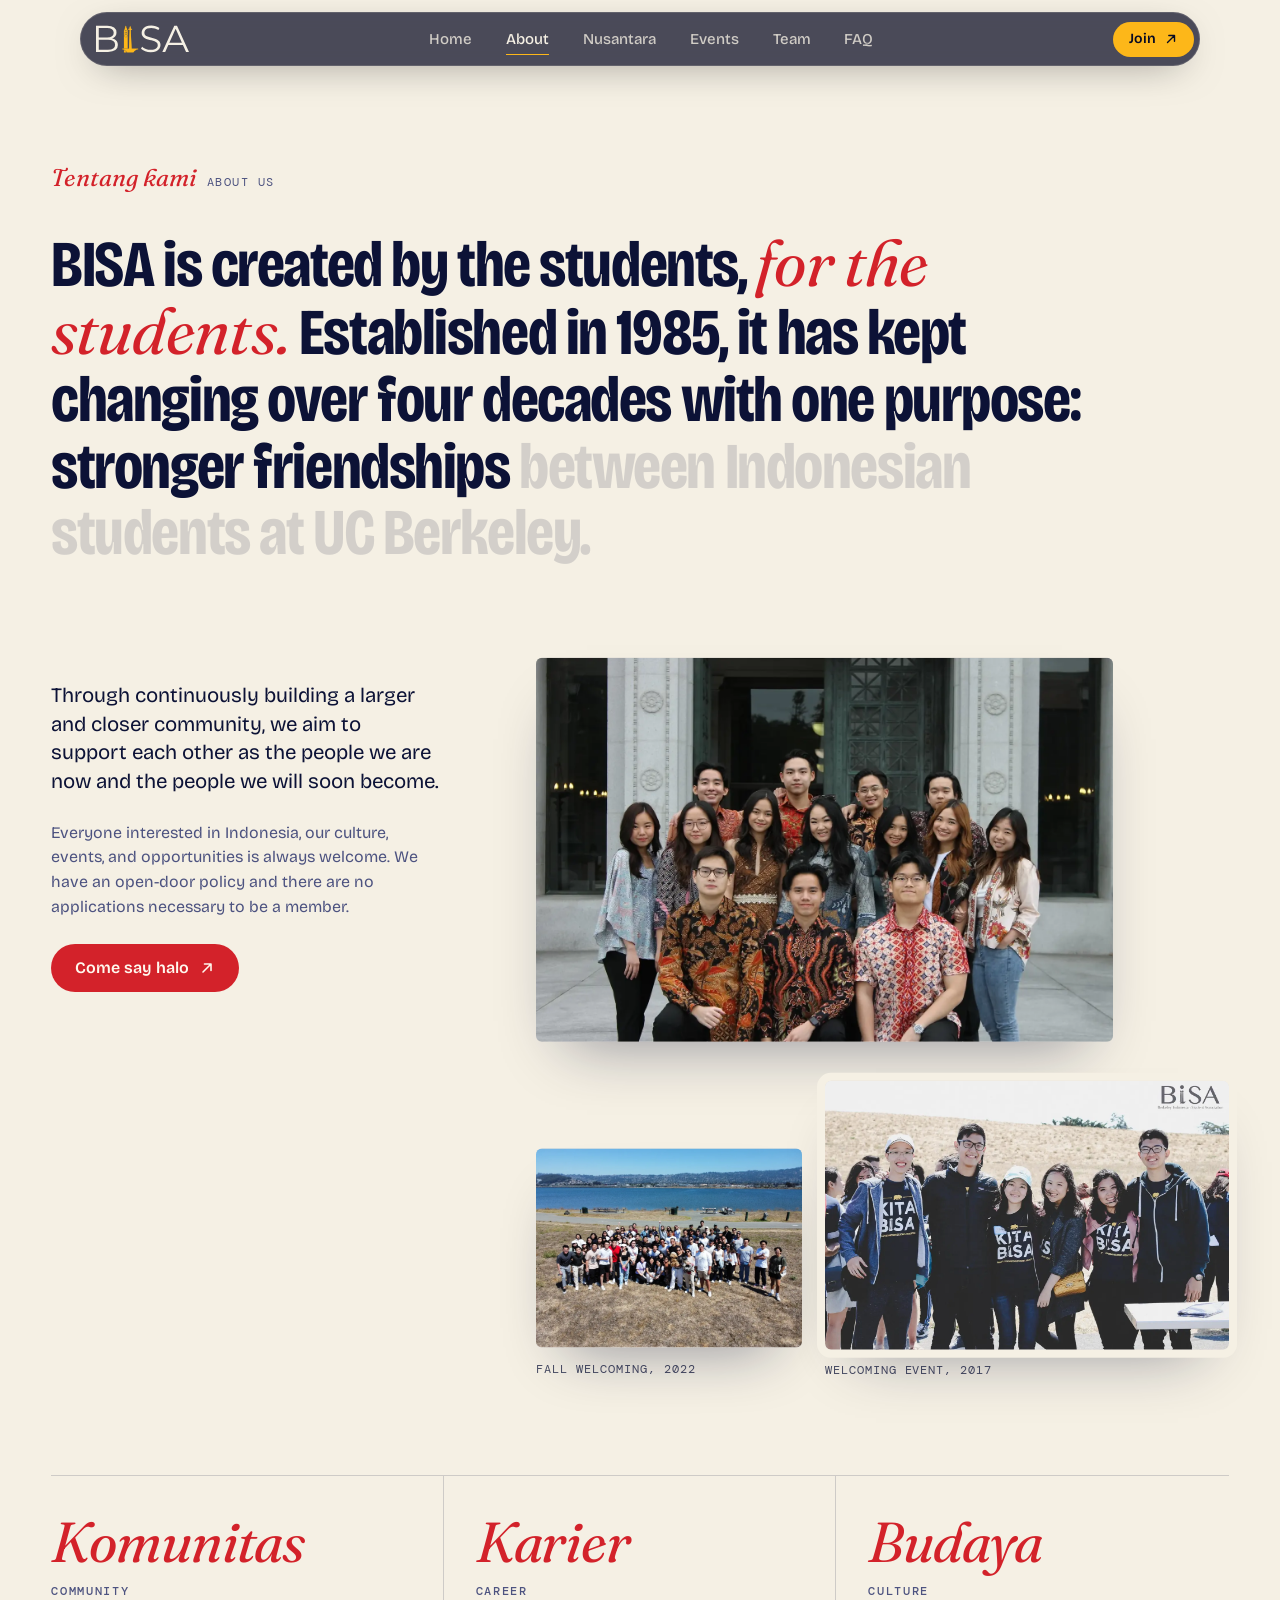
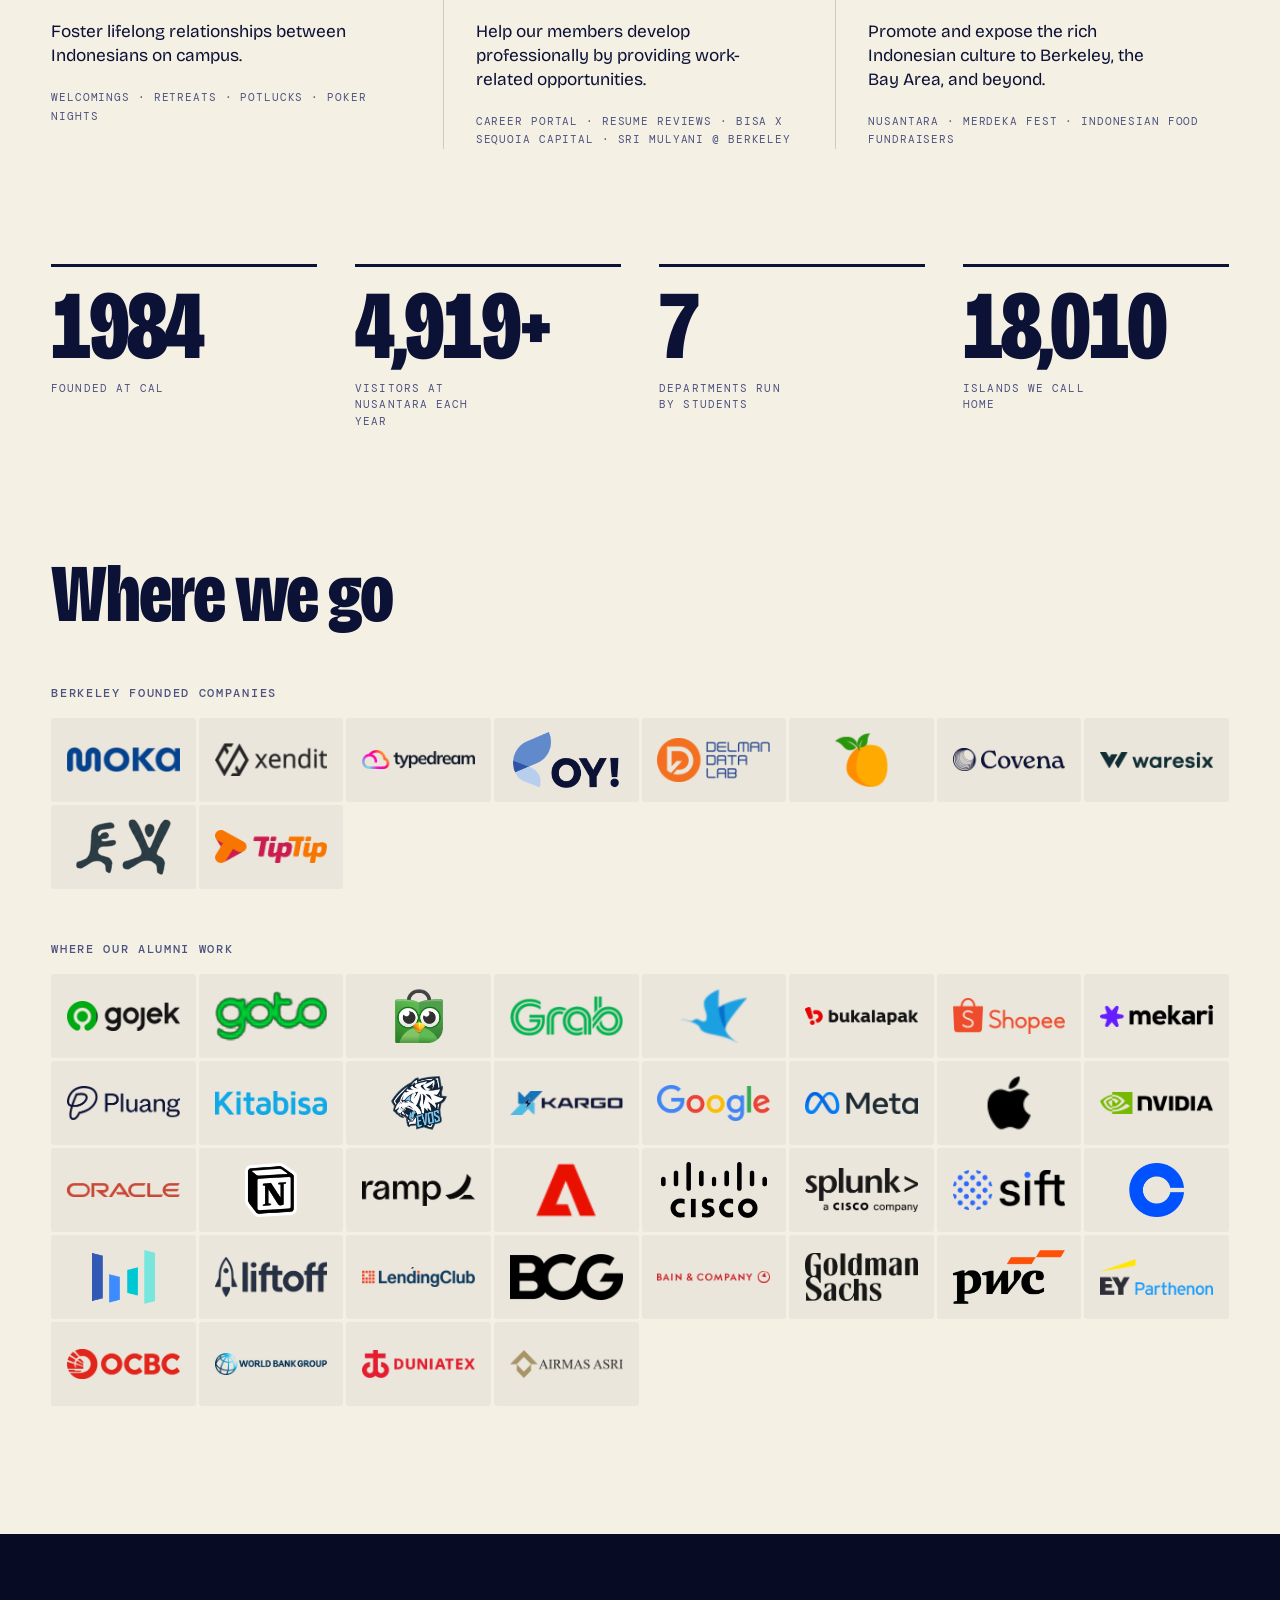
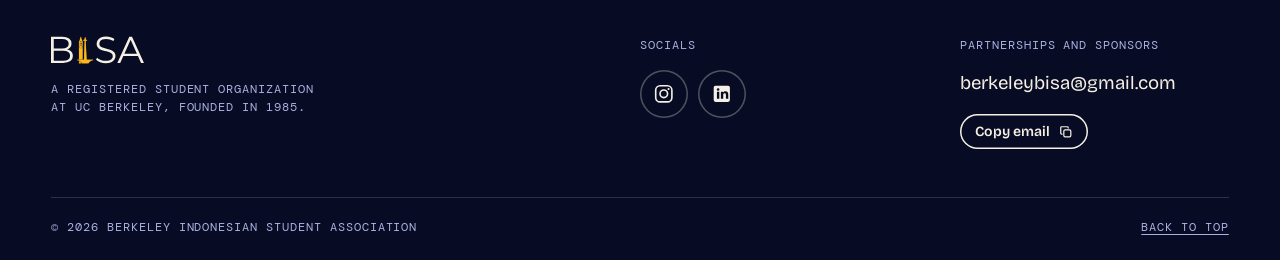
==== commit cbb0a73a: "Add the Where we go logo wall to the About page" ====
--- a/about.html
+++ b/about.html
@@ -63,6 +63,63 @@
       <div data-reveal style="--i:2"><dt>Departments run by students</dt><dd data-count="7">7</dd></div>
       <div data-reveal style="--i:3"><dt>Islands we call home</dt><dd data-count="18307">18,307</dd></div>
     </dl>
+
+    <!-- Where we go: companies founded by Berkeley people, then where our alumni work -->
+    <div class="wall">
+      <h2 class="h2" data-reveal>Where we go</h2>
+      <h3 class="wall__label" data-reveal>Berkeley founded companies</h3>
+      <div class="wall__grid" data-reveal>
+        <div class="wall__tile" title="Moka: Co-founded by Haryanto Tanjo (IEOR '09), acquired by Gojek"><img src="assets/img/logos/moka.png" alt="Moka logo" width="480" height="107" loading="lazy" style="--h:27.6"></div>
+        <div class="wall__tile" title="Xendit: Co-founded by CEO Moses Lo (Haas MBA '15), first Indonesian startup in Y Combinator"><img src="assets/img/logos/xendit.png" alt="Xendit logo" width="480" height="139" loading="lazy" style="--h:35.9"></div>
+        <div class="wall__tile" title="Typedream: Co-founded by Putri Karunia (EECS '19)"><img src="assets/img/logos/typedream.png" alt="Typedream logo" width="480" height="80" loading="lazy" style="--h:20.7"></div>
+        <div class="wall__tile" title="OY! Indonesia: Co-founded by Hilfi Alkaff"><img src="assets/img/logos/oy-indonesia.png" alt="OY! Indonesia logo" width="377" height="200" loading="lazy" style="--h:56"></div>
+        <div class="wall__tile" title="Delman: Co-founded by Surya Halim, Raymond Christopher and Theo Budiyanto"><img src="assets/img/logos/delman.png" alt="Delman logo" width="480" height="187" loading="lazy" style="--h:48.3"></div>
+        <div class="wall__tile" title="Segari: Co-founded by Farandy Ramadhana"><img src="assets/img/logos/segari.png" alt="Segari logo" width="198" height="200" loading="lazy" style="--h:54"></div>
+        <div class="wall__tile" title="Covena: Co-founded by Marvel Gomulya"><img src="assets/img/logos/covena.png" alt="Covena logo" width="480" height="97" loading="lazy" style="--h:25.1"></div>
+        <div class="wall__tile" title="Waresix: Co-founded by Edwin Wibowo"><img src="assets/img/logos/waresix.png" alt="Waresix logo" width="480" height="68" loading="lazy" style="--h:17.6"></div>
+        <div class="wall__tile" title="Engvolve: Founded by Bagas Haryo Wicaksono (IEOR)"><img src="assets/img/logos/engvolve.png" alt="Engvolve logo" width="342" height="200" loading="lazy" style="--h:56"></div>
+        <div class="wall__tile" title="TipTip: Founded by Albert Lucius (Haas MBA) after Kudo/GrabKios"><img src="assets/img/logos/tiptip.png" alt="TipTip logo" width="480" height="142" loading="lazy" style="--h:36.7"></div>
+      </div>
+      <h3 class="wall__label" data-reveal>Where our alumni work</h3>
+      <div class="wall__grid" data-reveal>
+        <div class="wall__tile" title="Gojek: Alicia Serena (Growth); Moka's acquirer"><img src="assets/img/logos/gojek.png" alt="Gojek logo" width="480" height="124" loading="lazy" style="--h:32.0"></div>
+        <div class="wall__tile" title="GoTo Group: The Gojek-Tokopedia group"><img src="assets/img/logos/goto.png" alt="GoTo Group logo" width="454" height="200" loading="lazy" style="--h:54.6"></div>
+        <div class="wall__tile" title="Tokopedia: Jose Soemarno (product)"><img src="assets/img/logos/tokopedia.png" alt="Tokopedia logo" width="177" height="200" loading="lazy" style="--h:54"></div>
+        <div class="wall__tile" title="Grab: Albert Lucius (Haas MBA) co-founded Kudo, now GrabKios"><img src="assets/img/logos/grab.png" alt="Grab logo" width="480" height="173" loading="lazy" style="--h:44.7"></div>
+        <div class="wall__tile" title="Traveloka: Patricia Hidayat (Haas), formerly Revenue Growth"><img src="assets/img/logos/traveloka.png" alt="Traveloka logo" width="245" height="200" loading="lazy" style="--h:54"></div>
+        <div class="wall__tile" title="Bukalapak: Patrick Phang (EECS), engineering"><img src="assets/img/logos/bukalapak.png" alt="Bukalapak logo" width="480" height="78" loading="lazy" style="--h:20.1"></div>
+        <div class="wall__tile" title="Shopee: Steven Adrianus, product"><img src="assets/img/logos/shopee.png" alt="Shopee logo" width="480" height="151" loading="lazy" style="--h:39.0"></div>
+        <div class="wall__tile" title="Mekari: Cecilia Astrid Maharani, VP Data &amp; AI"><img src="assets/img/logos/mekari.png" alt="Mekari logo" width="480" height="93" loading="lazy" style="--h:24.0"></div>
+        <div class="wall__tile" title="Pluang: Clarissa Surjadi"><img src="assets/img/logos/pluang.png" alt="Pluang logo" width="480" height="142" loading="lazy" style="--h:36.7"></div>
+        <div class="wall__tile" title="Kitabisa: Bryan Silfanus (Haas), CEO of its SalingJaga venture"><img src="assets/img/logos/kitabisa.png" alt="Kitabisa logo" width="480" height="104" loading="lazy" style="--h:26.9"></div>
+        <div class="wall__tile" title="Evos Esports: Billy Tjiptoning, AI engineer"><img src="assets/img/logos/evos.png" alt="Evos Esports logo" width="207" height="200" loading="lazy" style="--h:54"></div>
+        <div class="wall__tile" title="Kargo Tech: Billy Tjiptoning, ex-Head of Engineering"><img src="assets/img/logos/kargo.png" alt="Kargo Tech logo" width="480" height="100" loading="lazy" style="--h:25.8"></div>
+        <div class="wall__tile" title="Google: Herry Sukimin; Andrea Zvinakis (grew up in Jakarta, JIS)"><img src="assets/img/logos/google.png" alt="Google logo" width="480" height="154" loading="lazy" style="--h:39.8"></div>
+        <div class="wall__tile" title="Meta: Enrico Tanuwidjaja"><img src="assets/img/logos/meta.png" alt="Meta logo" width="480" height="97" loading="lazy" style="--h:25.1"></div>
+        <div class="wall__tile" title="Apple: Brayton Lordianto (Vision Pro); Shantia Laurenz"><img src="assets/img/logos/apple.png" alt="Apple logo" width="162" height="200" loading="lazy" style="--h:54"></div>
+        <div class="wall__tile" title="NVIDIA: Danica Hartawan (product)"><img src="assets/img/logos/nvidia.png" alt="NVIDIA logo" width="480" height="93" loading="lazy" style="--h:24.0"></div>
+        <div class="wall__tile" title="Oracle: Danica Hartawan (PM intern)"><img src="assets/img/logos/oracle.png" alt="Oracle logo" width="480" height="62" loading="lazy" style="--h:16.0"></div>
+        <div class="wall__tile" title="Notion: Cornelius Suhartono (Haas '27), first PM intern"><img src="assets/img/logos/notion.png" alt="Notion logo" width="194" height="200" loading="lazy" style="--h:54"></div>
+        <div class="wall__tile" title="Ramp: Cornelius Suhartono (prev)"><img src="assets/img/logos/ramp.png" alt="Ramp logo" width="480" height="137" loading="lazy" style="--h:35.4"></div>
+        <div class="wall__tile" title="Adobe: Dionysius Hanubrata"><img src="assets/img/logos/adobe.png" alt="Adobe logo" width="221" height="200" loading="lazy" style="--h:54"></div>
+        <div class="wall__tile" title="Cisco: Haryanto Tanjo (early career)"><img src="assets/img/logos/cisco.png" alt="Cisco logo" width="379" height="200" loading="lazy" style="--h:56"></div>
+        <div class="wall__tile" title="Splunk: Surya Halim (early career)"><img src="assets/img/logos/splunk.png" alt="Splunk logo" width="480" height="190" loading="lazy" style="--h:49.1"></div>
+        <div class="wall__tile" title="Sift: Hilfi Alkaff (early career)"><img src="assets/img/logos/sift.png" alt="Sift logo" width="480" height="167" loading="lazy" style="--h:43.1"></div>
+        <div class="wall__tile" title="Coinbase: Jose Soemarno (APM intern)"><img src="assets/img/logos/coinbase.png" alt="Coinbase logo" width="201" height="200" loading="lazy" style="--h:54"></div>
+        <div class="wall__tile" title="ByteDance: Yerikho Setyo Adi (Haas MBA)"><img src="assets/img/logos/bytedance.png" alt="ByteDance logo" width="231" height="200" loading="lazy" style="--h:54"></div>
+        <div class="wall__tile" title="Liftoff: Patrick Phang"><img src="assets/img/logos/liftoff.png" alt="Liftoff logo" width="480" height="171" loading="lazy" style="--h:44.2"></div>
+        <div class="wall__tile" title="LendingClub: Clarissa Surjadi (ex)"><img src="assets/img/logos/lendingclub.png" alt="LendingClub logo" width="480" height="84" loading="lazy" style="--h:21.7"></div>
+        <div class="wall__tile" title="Boston Consulting Group: Reinaldo Tendean (ex); Cornelius Suhartono (summer)"><img src="assets/img/logos/bcg.png" alt="Boston Consulting Group logo" width="480" height="196" loading="lazy" style="--h:50.6"></div>
+        <div class="wall__tile" title="Bain &amp; Company: Bryan Silfanus (ex)"><img src="assets/img/logos/bain.png" alt="Bain &amp; Company logo" width="480" height="53" loading="lazy" style="--h:13.7"></div>
+        <div class="wall__tile" title="Goldman Sachs: Nathan Januardy (ex)"><img src="assets/img/logos/goldman-sachs.png" alt="Goldman Sachs logo" width="478" height="200" loading="lazy" style="--h:51.9"></div>
+        <div class="wall__tile" title="PwC: Steven Hidayat, actuary (Jakarta)"><img src="assets/img/logos/pwc.png" alt="PwC logo" width="412" height="200" loading="lazy" style="--h:56"></div>
+        <div class="wall__tile" title="EY-Parthenon: Bagas Haryo Wicaksono (ex)"><img src="assets/img/logos/ey-parthenon.png" alt="EY-Parthenon logo" width="480" height="154" loading="lazy" style="--h:39.8"></div>
+        <div class="wall__tile" title="OCBC: Audrey Gregoria, data scientist"><img src="assets/img/logos/ocbc.png" alt="OCBC logo" width="480" height="129" loading="lazy" style="--h:33.3"></div>
+        <div class="wall__tile" title="World Bank: Daniel Humala (Haas MBA), Indonesia public-sector consulting"><img src="assets/img/logos/world-bank.png" alt="World Bank logo" width="480" height="94" loading="lazy" style="--h:24.3"></div>
+        <div class="wall__tile" title="Duniatex: Patricia Hidayat, Director"><img src="assets/img/logos/duniatex.png" alt="Duniatex logo" width="480" height="120" loading="lazy" style="--h:31.0"></div>
+        <div class="wall__tile" title="Airmas Asri: Vince Kesuma, architect"><img src="assets/img/logos/airmas-asri.png" alt="Airmas Asri logo" width="480" height="116" loading="lazy" style="--h:30.0"></div>
+      </div>
+    </div>
   </div>
 </section>
 
--- a/assets/css/site.css
+++ b/assets/css/site.css
@@ -131,9 +131,6 @@
 .hero__panel{position:absolute;inset:0;display:grid}
 .hero__panel--2,.hero__panel--3{opacity:0;visibility:hidden}
 .hero__grid{display:grid;grid-template-rows:auto 1fr;padding-top:calc(env(safe-area-inset-top,0px) + 5.75rem);padding-bottom:clamp(3.25rem,7vh,4.5rem);min-height:0}
-.hero__top{display:flex;justify-content:space-between;gap:1rem;color:var(--nila-300)}
-.hero__count{text-align:right}
-.hero__count b{color:var(--emas);font-weight:500}
 .hero__foot{grid-row:2;align-self:end;display:grid;grid-template-columns:minmax(0,1fr) minmax(15rem,25rem);gap:clamp(1.5rem,4vw,4rem);align-items:end}
 .hero__title{font-weight:800;font-stretch:75%;font-size:clamp(4.5rem,min(14.5vw,31vh),18rem);line-height:.8;letter-spacing:-.03em;white-space:nowrap;margin-left:-.04em;padding-bottom:.06em}
 .hero__title em{color:var(--emas);font-weight:300;letter-spacing:-.04em;padding-right:.08em}
@@ -148,11 +145,10 @@
 .hero__def b{font-family:var(--font-display);font-style:normal;font-weight:800;font-stretch:75%;font-size:1.5rem;color:var(--emas)}
 .hero__def .mono{font-style:normal;font-size:.6875rem;color:var(--nila-300);margin-inline:.2em}
 .hero__cta{display:flex;flex-wrap:wrap;gap:.6rem;margin-top:.4rem}
-.hero__scroll{position:absolute;left:0;right:0;bottom:clamp(.9rem,2.4vh,1.5rem);display:flex;justify-content:center;align-items:center;gap:.8rem;color:var(--nila-300);font-size:.625rem;letter-spacing:.2em}
-.hero__scroll-short,.hero__scroll svg{display:none}
-.hero__scroll-line{width:2.5rem;height:1px;background:currentColor;transform-origin:left;animation:cue 2.2s var(--ease) infinite}
+/* Scroll cue, same on every screen: SCROLL over a small bobbing arrow */
+.hero__scroll{position:absolute;left:0;right:0;bottom:clamp(.6rem,1.6vh,1rem);display:flex;flex-direction:column;justify-content:center;align-items:center;gap:.3rem;color:var(--nila-300);font-size:.625rem;letter-spacing:.2em}
+.hero__scroll svg{display:block;width:.9rem;height:.9rem;animation:bob 1.8s ease-in-out infinite}
 @keyframes bob{50%{transform:translateY(5px)}}
-@keyframes cue{0%{transform:scaleX(0)}55%{transform:scaleX(1);transform-origin:left}56%{transform-origin:right}100%{transform:scaleX(0);transform-origin:right}}
 .rm .hero__scroll{display:none}
 
 .hero__mid{align-self:center;text-align:center;display:grid;justify-items:center;gap:.4rem}
@@ -170,16 +166,9 @@
 @media (max-width:760px){
   .hero__foot{grid-template-columns:minmax(0,1fr);gap:1rem}
   .hero__title{font-size:clamp(3.5rem,min(22vw,17vh),9rem)}
-  /* Phones: no small text between the navbar and the islands */
-  .hero__top{display:none}
   .hero__def{font-size:1.0625rem;padding-bottom:.75rem}
   .hero__lede{gap:.75rem}
   .hero__label{font-size:.5rem}
-  /* Phones: SCROLL with a small arrow bobbing under it */
-  .hero__scroll{flex-direction:column;gap:.3rem;bottom:clamp(.6rem,1.6vh,1rem)}
-  .hero__scroll-line,.hero__scroll-long{display:none}
-  .hero__scroll-short{display:block}
-  .hero__scroll svg{display:block;width:.9rem;height:.9rem;animation:bob 1.8s ease-in-out infinite}
   .hero__label[data-wide]{display:none}
   .hero__end{grid-template-columns:minmax(0,1fr);align-self:end;padding-bottom:clamp(2rem,6vh,4rem)}
   .hero__endtext{gap:.9rem}
@@ -231,6 +220,22 @@
   .pillars li,.pillars li+li{padding:1.75rem 0;border-right:0;border-bottom:1px solid var(--line)}
   .stats{grid-template-columns:repeat(2,minmax(0,1fr))}
 }
+
+/* ---------- logo wall ---------- */
+.wall{margin-top:clamp(5rem,10vw,10rem)}
+.wall__label{font-family:var(--font-mono);font-weight:500;font-size:.75rem;letter-spacing:.14em;text-transform:uppercase;color:var(--muted);margin:clamp(2rem,4vw,3.5rem) 0 1rem}
+.wall__grid{--cols:8;display:flex;flex-wrap:wrap;gap:3px}
+.wall__tile{flex:0 0 calc((100% - (var(--cols) - 1)*3px)/var(--cols));min-width:0;height:84px;display:grid;place-items:center;border-radius:3px;background:rgba(12,18,54,.045);transition:transform .5s var(--ease),background-color .4s}
+.wall__tile img{height:calc(var(--h)*1px);width:auto;max-width:78%;object-fit:contain}
+@media (hover:hover){.wall__tile:hover{transform:scale(1.04);background:rgba(12,18,54,.08)}}
+@media (max-width:1000px){.wall__grid{--cols:6}}
+@media (max-width:820px){.wall__grid{--cols:4}}
+@media (max-width:620px){
+  .wall__grid{--cols:3;gap:2px}
+  .wall__tile{flex-basis:calc((100% - 4px)/3);height:66px}
+  .wall__tile img{height:calc(var(--h)*.786px)}
+}
+@media (prefers-reduced-motion:reduce){.wall__tile:hover{transform:none}}
 
 /* ---------- nusantara ---------- */
 .nus{padding-block:0}
